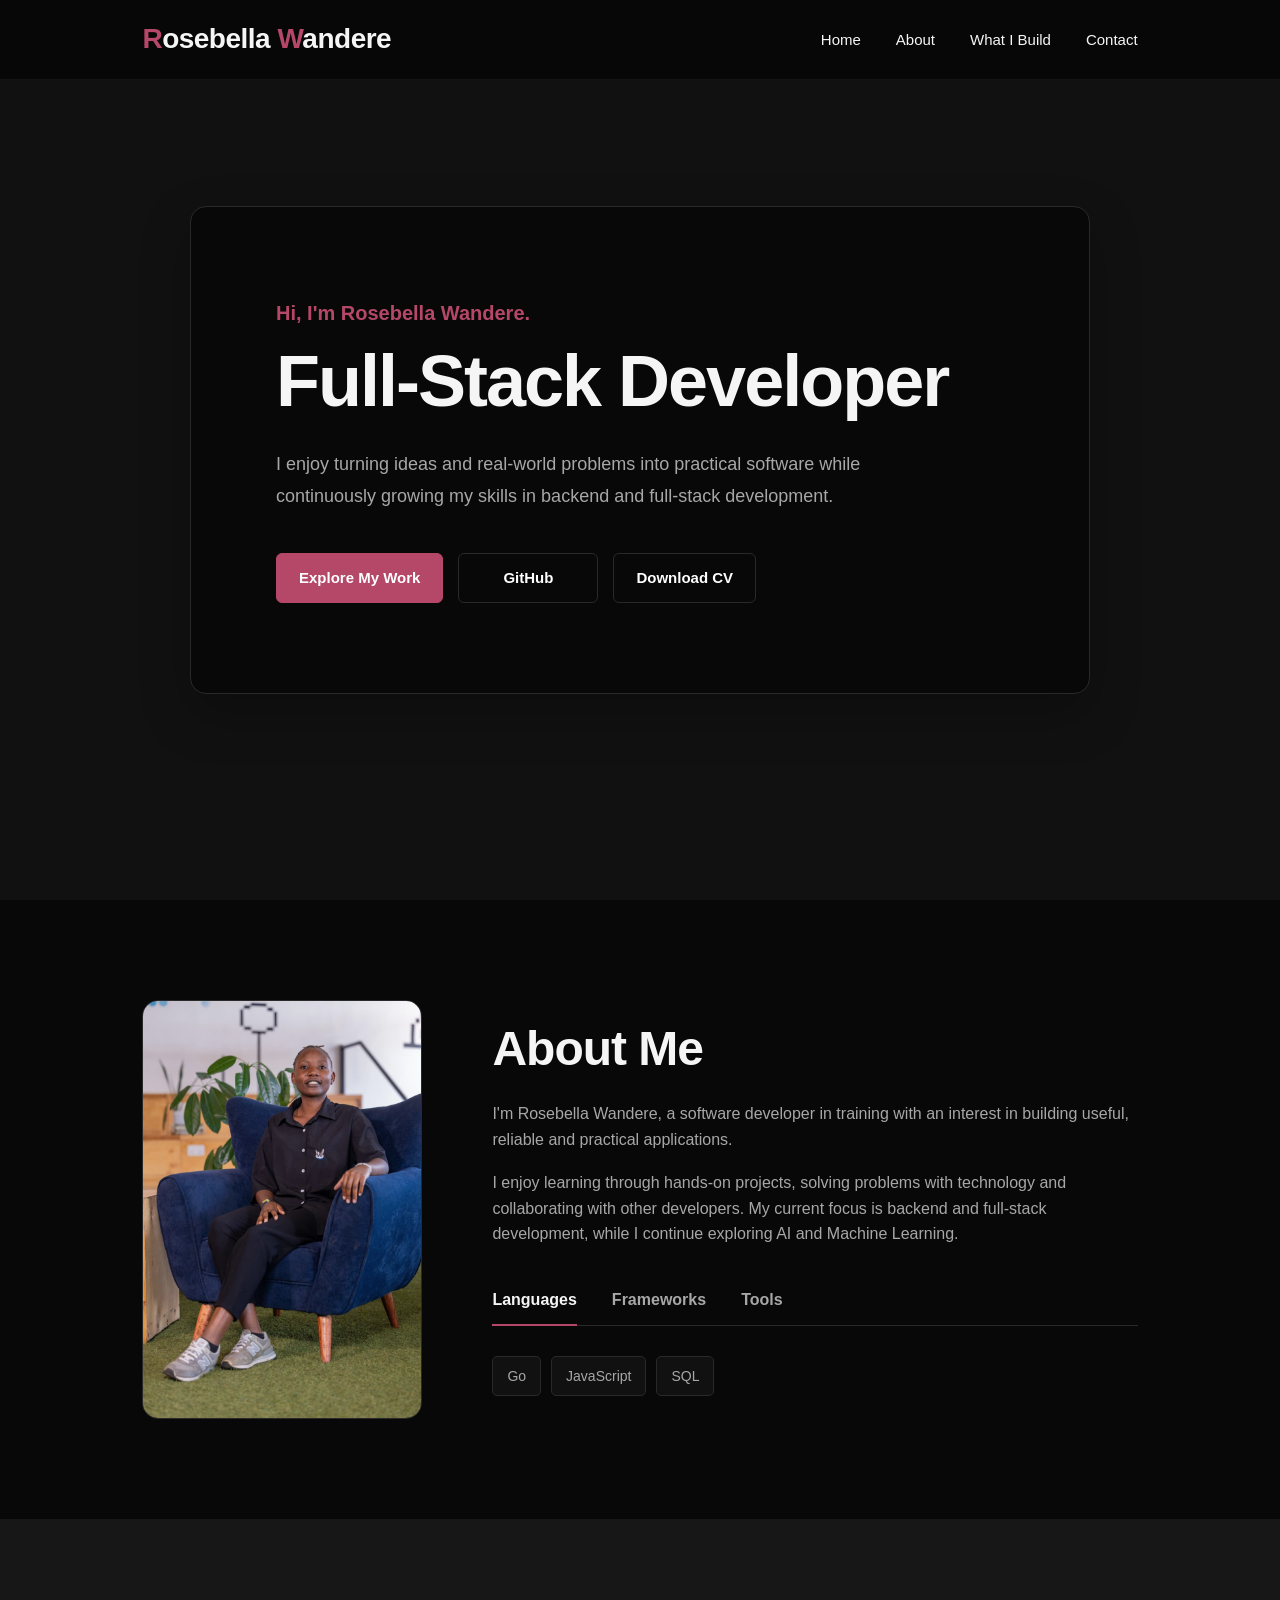
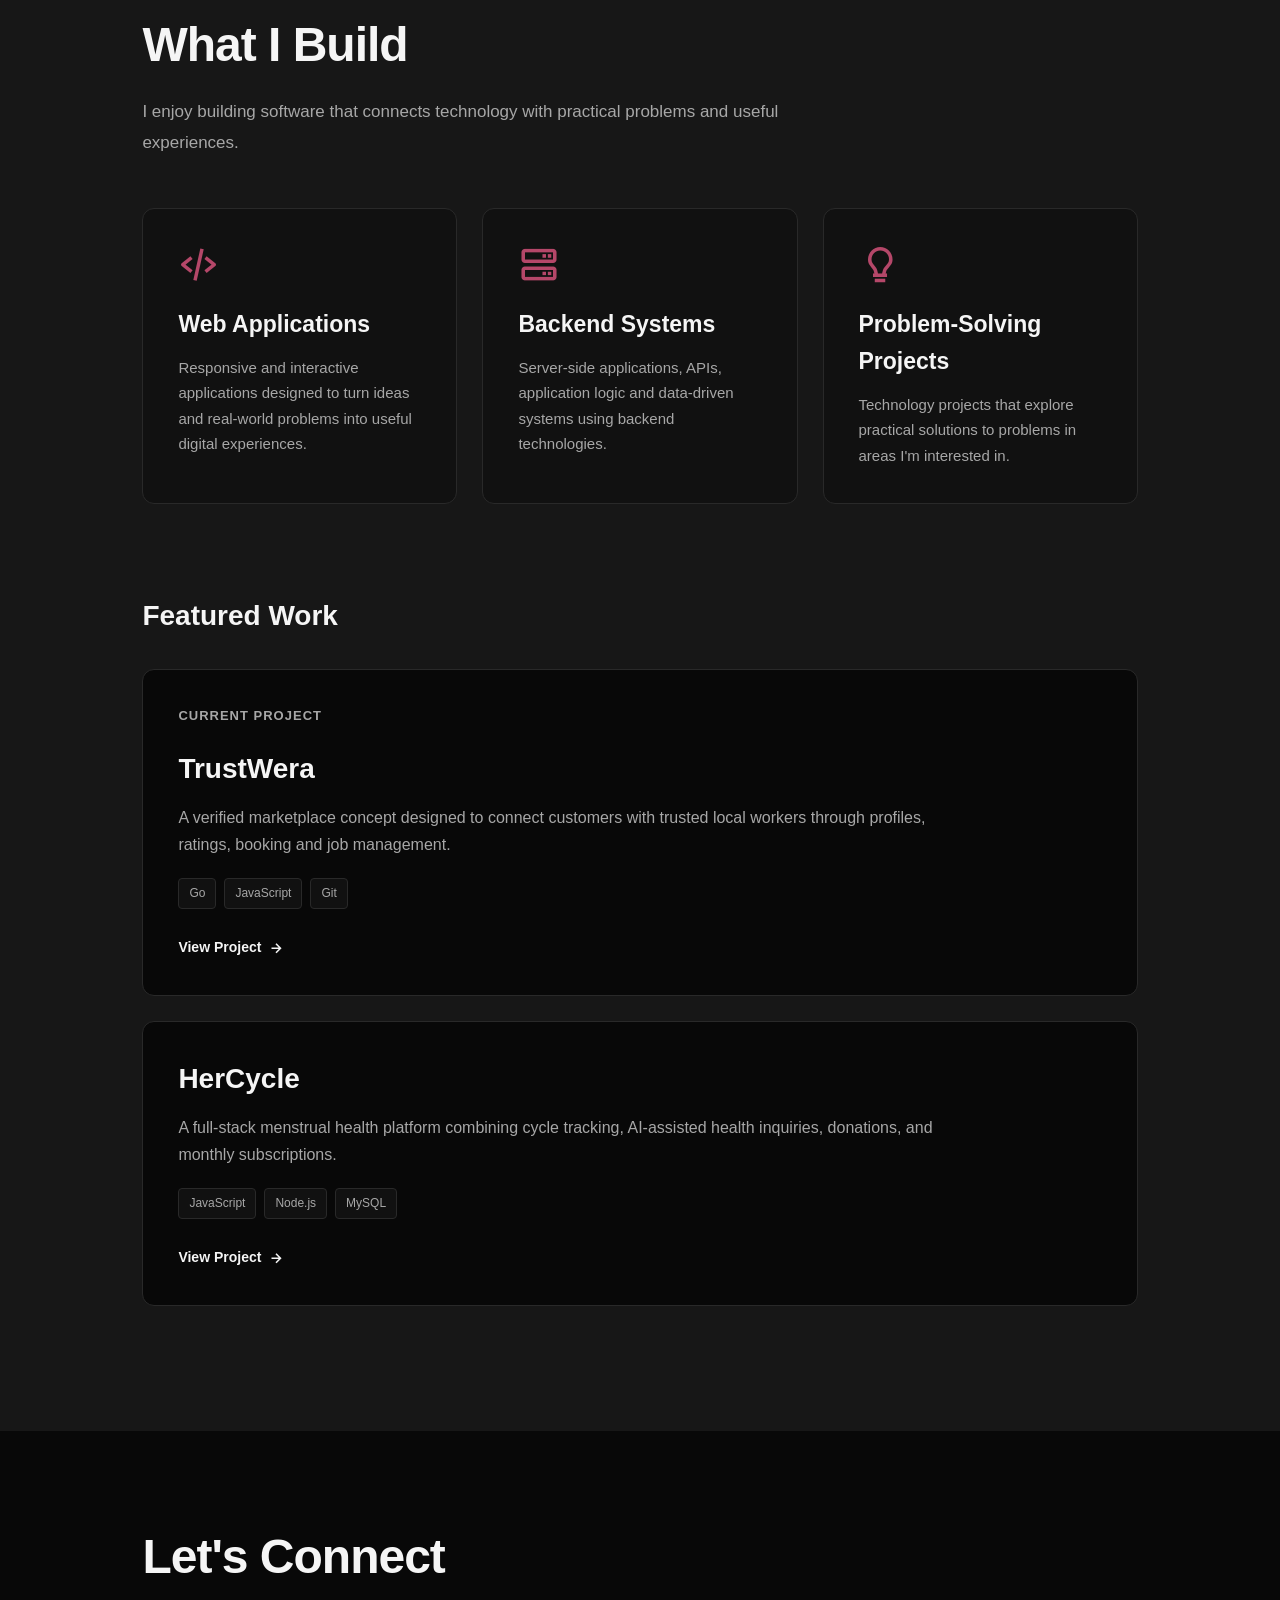
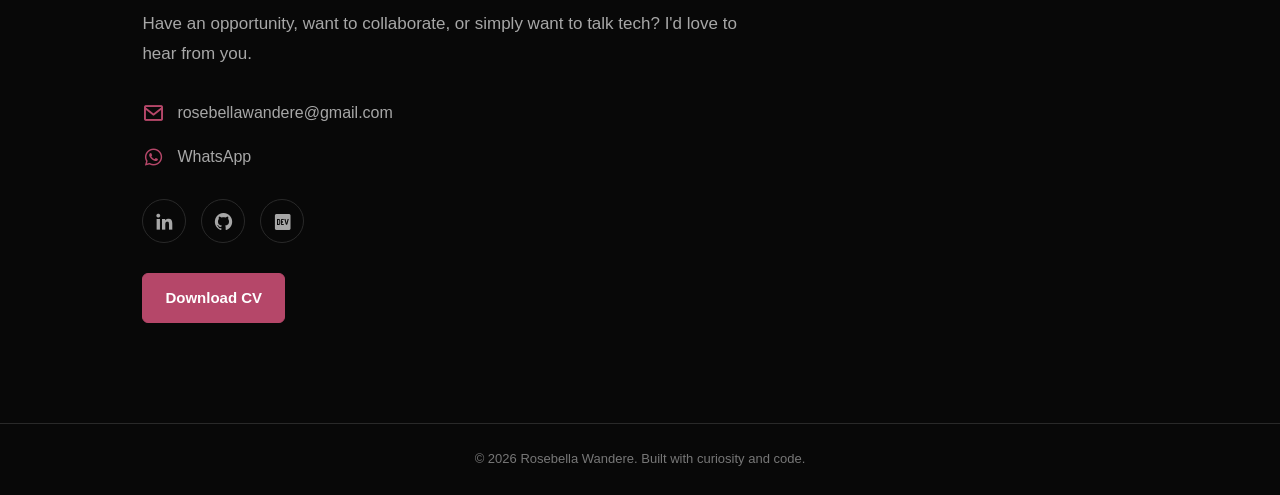
==== index.html @ 10ed42d7 "update CV and add links to projects" ====
<!doctype html>
<html lang="en">
  <head>
    <meta charset="UTF-8" />
    <meta name="viewport" content="width=device-width, initial-scale=1.0" />
    <title>Rosebella Wandere | Full-Stack Developer</title>
    <link rel="stylesheet" href="./css/style.css" />
    <link
      href="https://unpkg.com/boxicons@2.1.4/css/boxicons.min.css"
      rel="stylesheet"
    />
  </head>
  <body>
    <!-- ==================== HEADER / HERO ==================== -->
    <header id="home">
      <nav>
        <div class="container nav-container">
          <h1 class="logo"><span>R</span>osebella <span>W</span>andere</h1>

          <!-- Mobile menu button -->
          <button
            class="menu-toggle"
            id="menu-toggle"
            aria-label="Open navigation menu"
            aria-expanded="false"
          >
            <i class="bx bx-menu"></i>
          </button>

          <ul class="nav-links" id="nav-links">
            <li>
              <a href="#home">Home</a>
            </li>

            <li>
              <a href="#about">About</a>
            </li>

            <li>
              <a href="#what-i-build">What I Build</a>
            </li>

            <li>
              <a href="#contact">Contact</a>
            </li>
          </ul>
        </div>
      </nav>
      <div class="container hero">
        <div class="header-text">
          <p class="greeting">Hi, I'm Rosebella Wandere.</p>
          <h2> Full-Stack Developer</h2>
          <p class="hero-description">
            I enjoy turning ideas and real-world problems into practical
            software while continuously growing my skills in backend and
            full-stack development.
          </p>
          <div class="hero-buttons">
            <a href="#what-i-build" class="btn"> Explore My Work </a>
            <a href="#" class="btn btn-outline"> GitHub </a>
            <a href="./Images/C.V.pdf" download class="btn btn-outline">
              Download CV
            </a>
          </div>
        </div>
      </div>
    </header>
    <main>
      <!-- ==================== ABOUT ==================== -->
      <section id="about">
        <div class="container">
          <div class="about-content">
            <div class="about-image">
              <img src="./Images/prof2.jpeg" alt="Rosebella Wandere" />
            </div>
            <div class="about-text">
              <h2 class="section-title">About Me</h2>
              <p>
                I'm Rosebella Wandere, a software developer in training with an
                interest in building useful, reliable and practical
                applications.
              </p>
              <p>
                I enjoy learning through hands-on projects, solving problems
                with technology and collaborating with other developers. My
                current focus is backend and full-stack development, while I
                continue exploring AI and Machine Learning.
              </p>
              <!-- Technical Snapshot -->
              <div class="technical-tabs">
                <div class="tab-titles">
                  <button
                    class="tab-links active-link"
                    onclick="openTab(event, 'languages')"
                  >
                    Languages
                  </button>
                  <button
                    class="tab-links"
                    onclick="openTab(event, 'frameworks')"
                  >
                    Frameworks
                  </button>
                  <button class="tab-links" onclick="openTab(event, 'tools')">
                    Tools
                  </button>
                </div>
                <!-- Languages -->
                <div class="tab-contents active-tab" id="languages">
                  <ul>
                    <li>Go</li>
                    <li>JavaScript</li>
                    <li>SQL</li>
                  </ul>
                </div>
                <!-- Frameworks -->
                <div class="tab-contents" id="frameworks">
                  <ul>
                    <li>Express.js</li>
                  </ul>
                </div>
                <!-- Tools -->
                <div class="tab-contents" id="tools">
                  <ul>
                    <li>Git &amp; GitHub</li>
                    <li>Linux</li>
                    <li>VS Code</li>
                  </ul>
                </div>
              </div>
            </div>
          </div>
        </div>
      </section>
      <!-- ==================== WHAT I BUILD ==================== -->
      <section id="what-i-build">
        <div class="container">
          <h2 class="section-title">What I Build</h2>
          <p class="section-intro">
            I enjoy building software that connects technology with practical
            problems and useful experiences.
          </p>
          <!-- Areas of Development -->
          <div class="build-list">
            <article class="build-card">
              <i class="bx bx-code-alt"></i>
              <h3>Web Applications</h3>
              <p>
                Responsive and interactive applications designed to turn ideas
                and real-world problems into useful digital experiences.
              </p>
            </article>
            <article class="build-card">
              <i class="bx bx-server"></i>
              <h3>Backend Systems</h3>
              <p>
                Server-side applications, APIs, application logic and
                data-driven systems using backend technologies.
              </p>
            </article>
            <article class="build-card">
              <i class="bx bx-bulb"></i>
              <h3>Problem-Solving Projects</h3>
              <p>
                Technology projects that explore practical solutions to problems
                in areas I'm interested in.
              </p>
            </article>
          </div>
          <!-- Featured Projects -->
          <div class="featured-projects">
            <h3 class="subsection-title">Featured Work</h3>
            <!-- TrustWera -->
            <article class="project-card">
              <div class="project-content">
                <p class="project-status">Current Project</p>
                <h3>TrustWera</h3>
                <p>
                  A verified marketplace concept designed to connect customers
                  with trusted local workers through profiles, ratings, booking
                  and job management.
                </p>
                <div class="project-tech">
                  <span>Go</span>
                  <span>JavaScript</span>
                  <span>Git</span>
                </div>
                <a href="https://belle011.github.io/trustwera/" class="project-link">
                  View Project <i class="bx bx-right-arrow-alt"></i>
                </a>
              </div>
            </article>
            <!-- HerCycle -->
            <article class="project-card">
              <div class="project-content">
                <h3>HerCycle</h3>
                <p>
                  A full-stack menstrual health platform combining cycle tracking, AI-assisted health inquiries,
                  donations, and monthly subscriptions.
                </p>
                <div class="project-tech">
                  <span>JavaScript</span>
                  <span>Node.js</span>
                  <span>MySQL</span>
                </div>
                <a href="https://github.com/Belle011/HerCycle." class="project-link">
                  View Project <i class="bx bx-right-arrow-alt"></i>
                </a>
              </div>
            </article>
          </div>
        </div>
      </section>
      <!---------------Contact------------------->
      <section id="contact">
        <div class="container">
          <div class="contact-content">
            <div class="contact-text">
              <h2 class="section-title">Let's Connect</h2>
              <p>
                Have an opportunity, want to collaborate, or simply want to talk
                tech? I'd love to hear from you.
              </p>
              <a href="mailto:rosebellawandere@gmail.com" class="contact-item">
                <i class="bx bx-envelope"></i>
                <span> rosebellawandere@gmail.com </span>
              </a>
              <a href="#" class="contact-item">
                <i class="bx bxl-whatsapp"></i> <span> WhatsApp </span>
              </a>
              <div class="social-icons">
                <a
                  href="#"
                  target="_blank"
                  rel="noopener noreferrer"
                  aria-label="LinkedIn"
                >
                  <i class="bx bxl-linkedin"></i>
                </a>
                <a
                  href="#"
                  target="_blank"
                  rel="noopener noreferrer"
                  aria-label="GitHub"
                >
                  <i class="bx bxl-github"></i>
                </a>
                <a
                  href="#"
                  target="_blank"
                  rel="noopener noreferrer"
                  aria-label="Dev.to"
                >
                  <i class="bx bxl-dev-to"></i>
                </a>
              </div>
              <a href="./Images/C.V.pdf" download class="btn"> Download CV </a>
            </div>
          </div>
        </div>
      </section>
    </main>

    <!-- ==================== FOOTER ==================== -->
    <footer>
      <div class="container">
        <p>&copy; 2026 Rosebella Wandere. Built with curiosity and code.</p>
      </div>
    </footer>
    <!-- ==================== JAVASCRIPT ==================== -->
    <script>
      const tabLinks = document.getElementsByClassName("tab-links");
      const tabContents = document.getElementsByClassName("tab-contents");
      function openTab(event, tabName) {
        for (const tabLink of tabLinks) {
          tabLink.classList.remove("active-link");
        }
        for (const tabContent of tabContents) {
          tabContent.classList.remove("active-tab");
        }
        event.currentTarget.classList.add("active-link");
        document.getElementById(tabName).classList.add("active-tab");
      }
      /* ==================== MOBILE NAVIGATION ==================== */

      const menuToggle = document.getElementById("menu-toggle");
      const navLinks = document.getElementById("nav-links");

      menuToggle.addEventListener("click", function () {
        navLinks.classList.toggle("active");

        const isOpen = navLinks.classList.contains("active");

        menuToggle.setAttribute("aria-expanded", isOpen);

        menuToggle.innerHTML = isOpen
          ? '<i class="bx bx-x"></i>'
          : '<i class="bx bx-menu"></i>';
      });

      /* Close menu after clicking a navigation link */

      const navigationLinks = document.querySelectorAll("#nav-links a");

      navigationLinks.forEach(function (link) {
        link.addEventListener("click", function () {
          navLinks.classList.remove("active");

          menuToggle.setAttribute("aria-expanded", "false");

          menuToggle.innerHTML = '<i class="bx bx-menu"></i>';
        });
      });
    </script>
  </body>
</html>
---- css/style.css ----
* {
  margin: 0;
  padding: 0;
  box-sizing: border-box;
}

html {
  scroll-behavior: smooth;
}

body {
  font-family: "Segoe UI", Tahoma, Geneva, Verdana, sans-serif;
  background: #080808;
  color: #f5f5f5;
  line-height: 1.6;
}

a {
  color: inherit;
}

img {
  max-width: 100%;
  display: block;
}

button {
  font: inherit;
}

.container {
  width: 100%;
  max-width: 1200px;
  margin: 0 auto;
  padding: 0 8%;
}

/* =========================================================
   2. DESIGN VARIABLES
   ========================================================= */

:root {
  --bg-primary: #080808;
  --bg-secondary: #171717;
  --bg-card: #111111;

  --text-primary: #f5f5f5;
  --text-secondary: #a7a7a7;

  --accent: #b54769;
  --accent-hover: #d65b80;

  --border: #292929;

  --container-width: 1200px;

  --section-spacing: 100px;

  --transition: 0.3s ease;
}
/* =========================================================
   3. HEADER / HERO
   ========================================================= */

#home {
  min-height: 100vh;
  position: relative;
  background: #111111;
  display: flex;
  flex-direction: column;
}

/* ---------- Navigation ---------- */

nav {
  width: 100%;
  min-height: 80px;

  display: flex;
  align-items: center;

  position: fixed;
  top: 0;
  left: 0;
  z-index: 1000;

  background: rgba(8, 8, 8, 0.95);
  border-bottom: 1px solid rgba(255, 255, 255, 0.05);

  backdrop-filter: blur(10px);
}

.nav-container {
  display: flex;
  align-items: center;
  justify-content: space-between;

  width: 100%;
}

/* ---------- Logo ---------- */

.logo {
  font-size: 28px;
  font-weight: 700;
  letter-spacing: -0.5px;
}

.logo span {
  color: var(--accent);
}

/* ---------- Navigation links ---------- */

.nav-links {
  display: flex;
  align-items: center;
  gap: 35px;

  list-style: none;
}

.nav-links li a {
  position: relative;

  color: var(--text-primary);
  text-decoration: none;

  font-size: 15px;
  font-weight: 500;

  transition: color var(--transition);
}

.nav-links li a::after {
  content: "";

  position: absolute;
  left: 0;
  bottom: -7px;

  width: 0;
  height: 2px;

  background: var(--accent);

  transition: width var(--transition);
}

.nav-links li a:hover {
  color: var(--accent-hover);
}

.nav-links li a:hover::after {
  width: 100%;
}
.menu-toggle {
  display: none;

  background: none;
  border: none;

  color: var(--text-primary);

  font-size: 30px;

  cursor: pointer;
}
/* ---------- Hero ---------- */

.hero {
  min-height: 100vh;

  display: flex;
  align-items: center;
  justify-content: center;
}

.header-text {
  width: 100%;
  max-width: 900px;
  padding: 90px 85px;
  background: #080808;
  border: 1px solid #292929;
  border-radius: 16px;
  box-shadow: 0 20px 50px rgba(0, 0, 0, 0.25);
}

.greeting {
  margin-bottom: 15px;

  color: var(--accent);

  font-size: 20px;
  font-weight: 600;
}

.header-text h2 {
  max-width: 750px;
  margin-bottom: 28px;

  color: var(--text-primary);

  font-size: clamp(42px, 6vw, 72px);
  line-height: 1.05;
  font-weight: 700;
  letter-spacing: -2px;
}

.hero-description {
  max-width: 650px;

  margin-bottom: 40px;

  color: var(--text-secondary);

  font-size: 18px;
  line-height: 1.8;
}

/* ---------- Hero buttons ---------- */

.hero-buttons {
  display: flex;
  flex-wrap: wrap;
  gap: 15px;
}

.btn {
  display: inline-flex;
  align-items: center;
  justify-content: center;

  min-width: 140px;

  padding: 12px 22px;

  border: 1px solid var(--accent);
  border-radius: 6px;

  background: var(--accent);
  color: #ffffff;

  text-decoration: none;

  font-size: 15px;
  font-weight: 600;

  transition:
    background var(--transition),
    border-color var(--transition),
    transform var(--transition);
}

.btn:hover {
  background: var(--accent-hover);
  border-color: var(--accent-hover);

  transform: translateY(-3px);
}

.btn-outline {
  background: transparent;
  border-color: var(--border);
}

.btn-outline:hover {
  background: var(--bg-card);
  border-color: var(--accent);
}

/* =========================================================
   4. GENERAL SECTION STYLES
   ========================================================= */

section {
  padding: var(--section-spacing) 0;
}

.section-title {
  margin-bottom: 25px;

  color: var(--text-primary);

  font-size: clamp(34px, 4vw, 48px);
  line-height: 1.1;
  font-weight: 700;
  letter-spacing: -1px;
}

.section-intro {
  max-width: 650px;

  color: var(--text-secondary);

  font-size: 17px;
  line-height: 1.8;
}

/* =========================================================
   5. ABOUT SECTION
   ========================================================= */

#about {
  background: var(--bg-primary);
}

.about-content {
  display: grid;
  grid-template-columns: 280px 1fr;
  gap: 70px;

  align-items: center;
}

/* ---------- About image ---------- */

.about-image img {
  width: 100%;

  border-radius: 16px;

  border: 1px solid var(--border);

  filter: grayscale(15%);
}

/* ---------- About text ---------- */

.about-text > p {
  max-width: 700px;

  margin-bottom: 18px;

  color: var(--text-secondary);

  font-size: 16px;
}

/* =========================================================
   6. TECHNICAL TABS
   ========================================================= */

.technical-tabs {
  margin-top: 40px;
}

.tab-titles {
  display: flex;
  gap: 35px;

  margin-bottom: 30px;

  border-bottom: 1px solid var(--border);
}

.tab-links {
  position: relative;

  padding: 0 0 12px;

  border: none;
  background: none;

  color: var(--text-secondary);

  font-size: 16px;
  font-weight: 600;

  cursor: pointer;

  transition: color var(--transition);
}

.tab-links:hover {
  color: var(--text-primary);
}

.tab-links::after {
  content: "";

  position: absolute;
  left: 0;
  bottom: -1px;

  width: 0;
  height: 2px;

  background: var(--accent);

  transition: width var(--transition);
}

.tab-links.active-link {
  color: var(--text-primary);
}

.tab-links.active-link::after {
  width: 100%;
}

/* ---------- Tab content ---------- */

.tab-contents {
  display: none;
}

.tab-contents.active-tab {
  display: block;
}

.tab-contents ul {
  display: flex;
  flex-wrap: wrap;
  gap: 10px;

  list-style: none;
}

.tab-contents li {
  padding: 8px 14px;

  background: var(--bg-card);

  border: 1px solid var(--border);
  border-radius: 5px;

  color: var(--text-secondary);

  font-size: 14px;

  transition:
    border-color var(--transition),
    color var(--transition);
}

.tab-contents li:hover {
  color: var(--text-primary);
  border-color: var(--accent);
}

/* =========================================================
   7. WHAT I BUILD
   ========================================================= */

#what-i-build {
  background: var(--bg-secondary);
}

.build-list {
  display: grid;
  grid-template-columns: repeat(3, 1fr);
  gap: 25px;

  margin-top: 50px;
}

.build-card {
  padding: 35px;

  background: var(--bg-card);

  border: 1px solid var(--border);
  border-radius: 12px;

  transition:
    transform var(--transition),
    border-color var(--transition);
}

.build-card:hover {
  transform: translateY(-6px);

  border-color: var(--accent);
}

.build-card i {
  display: inline-block;

  margin-bottom: 20px;

  color: var(--accent);

  font-size: 42px;
}

.build-card h3 {
  margin-bottom: 12px;

  font-size: 23px;
  font-weight: 600;
}

.build-card p {
  color: var(--text-secondary);

  font-size: 15px;
  line-height: 1.7;
}

/* =========================================================
   8. FEATURED PROJECTS
   ========================================================= */

.featured-projects {
  margin-top: 90px;
}

.subsection-title {
  margin-bottom: 30px;

  font-size: 28px;
  font-weight: 600;
}

.project-card {
  position: relative;

  margin-bottom: 25px;

  padding: 35px;

  background: var(--bg-primary);

  border: 1px solid var(--border);
  border-radius: 12px;

  transition:
    transform var(--transition),
    border-color var(--transition);
}

.project-card:hover {
  transform: translateY(-5px);
  border-color: var(--accent);
}

.project-content {
  max-width: 760px;
}

.project-status {
  margin-bottom: 8px;

  color: var(--accent);

  font-size: 13px;
  font-weight: 600;

  text-transform: uppercase;
  letter-spacing: 1px;
}

.project-card h3 {
  margin-bottom: 12px;

  font-size: 28px;
}

.project-card p {
  margin-bottom: 20px;

  color: var(--text-secondary);

  line-height: 1.7;
}

/* ---------- Project technologies ---------- */

.project-tech {
  display: flex;
  flex-wrap: wrap;
  gap: 8px;

  margin-bottom: 25px;
}

.project-tech span {
  padding: 5px 10px;

  background: var(--bg-card);

  border: 1px solid var(--border);
  border-radius: 4px;

  color: var(--text-secondary);

  font-size: 12px;
}

/* ---------- Project links ---------- */

.project-link {
  display: inline-flex;
  align-items: center;
  gap: 6px;

  color: var(--text-primary);

  text-decoration: none;

  font-size: 14px;
  font-weight: 600;

  transition: color var(--transition);
}

.project-link i {
  font-size: 18px;

  transition: transform var(--transition);
}

.project-link:hover {
  color: var(--accent);
}

.project-link:hover i {
  transform: translateX(4px);
}
/* =========================================================
   9. CONTACT
   ========================================================= */

#contact {
  background: var(--bg-primary);
}

.contact-content {
  max-width: 700px;
}

.contact-text > p {
  max-width: 600px;

  margin-bottom: 30px;

  color: var(--text-secondary);

  font-size: 17px;
  line-height: 1.8;
}

/* ---------- Contact items ---------- */

.contact-item {
  display: flex;
  align-items: center;
  gap: 12px;

  width: fit-content;

  margin-bottom: 18px;

  color: var(--text-secondary);

  text-decoration: none;

  transition: color var(--transition);
}

.contact-item i {
  color: var(--accent);

  font-size: 23px;
}

.contact-item:hover {
  color: var(--text-primary);
}

/* ---------- Social icons ---------- */

.social-icons {
  display: flex;
  gap: 15px;

  margin: 30px 0;
}

.social-icons a {
  width: 44px;
  height: 44px;

  display: flex;
  align-items: center;
  justify-content: center;

  border: 1px solid var(--border);
  border-radius: 50%;

  color: var(--text-secondary);

  text-decoration: none;

  transition:
    color var(--transition),
    border-color var(--transition),
    transform var(--transition);
}

.social-icons a i {
  font-size: 21px;
}

.social-icons a:hover {
  color: var(--accent);

  border-color: var(--accent);

  transform: translateY(-4px);
}

/* =========================================================
   10. FOOTER
   ========================================================= */

footer {
  padding: 25px 0;

  border-top: 1px solid var(--border);

  background: var(--bg-primary);

  color: #777;

  text-align: center;

  font-size: 13px;
}

/* =========================================================
   11. FOCUS / ACCESSIBILITY
   ========================================================= */

a:focus-visible,
button:focus-visible {
  outline: 2px solid var(--accent);
  outline-offset: 4px;
}

/* =========================================================
   12. TABLET
   ========================================================= */

@media (max-width: 900px) {
  .container {
    padding: 0 6%;
  }

  .build-list {
    grid-template-columns: 1fr;
  }

  .about-content {
    grid-template-columns: 220px 1fr;
    gap: 40px;
  }
}

/* =========================================================
   13. MOBILE
   ========================================================= */

@media (max-width: 600px) {
  :root {
    --section-spacing: 75px;
  }

  .container {
    padding: 0 6%;
  }

  /* ---------- Navigation ---------- */

  nav {
    min-height: 70px;
  }

  .nav-container {
    position: relative;

    display: flex;
    flex-direction: row;
    align-items: center;
    justify-content: space-between;

    padding-top: 15px;
    padding-bottom: 15px;
  }

  .logo {
    font-size: 24px;
    margin: 0;
  }

  .nav-links {
    width: 100%;

    flex-direction: column;
    align-items: flex-start;

    gap: 12px;
  }

  .nav-links li a {
    font-size: 14px;
  }
  /* ---------- Hamburger button ---------- */

  .menu-toggle {
    display: block;

    width: 42px;
    height: 42px;

    display: flex;
    align-items: center;
    justify-content: center;

    cursor: pointer;
  }

  .menu-toggle i {
    font-size: 30px;
  }

  /* ---------- Hidden navigation ---------- */

  .nav-links {
    position: absolute;

    top: 70px;
    left: 0;

    width: 100%;

    display: none;

    flex-direction: column;
    align-items: flex-start;

    gap: 0;

    padding: 15px 6% 20px;

    background: #080808;

    border-top: 1px solid var(--border);
    border-bottom: 1px solid var(--border);
  }

  /* ---------- Open navigation ---------- */

  .nav-links.active {
    display: flex;
  }

  .nav-links li {
    width: 100%;
  }

  .nav-links li a {
    display: block;

    padding: 12px 0;

    font-size: 15px;
  }

  /* ---------- Hero ---------- */
  #home {
    min-height: 100vh;
  }

  .hero {
    min-height: 90vh;
    padding-top: 100px;
    padding-bottom: 50px;
  }

  .header-text {
    padding: 40px 25px;
    border-radius: 12px;
  }

  .greeting {
    font-size: 17px;
  }

  .header-text h2 {
    font-size: 42px;
    letter-spacing: -1px;
  }

  .hero-description {
    font-size: 16px;
  }

  .hero-buttons {
    flex-direction: column;
    align-items: flex-start;
  }

  .btn {
    width: 100%;
    max-width: 220px;
  }

  /* ---------- About ---------- */

  .about-content {
    grid-template-columns: 1fr;
    gap: 35px;
  }

  .about-image {
    max-width: 250px;
  }

  .section-title {
    font-size: 36px;
  }

  /* ---------- Tabs ---------- */

  .tab-titles {
    gap: 20px;
    overflow-x: auto;
  }

  .tab-links {
    flex-shrink: 0;

    font-size: 14px;
  }

  .tab-contents ul {
    gap: 8px;
  }

  /* ---------- Build cards ---------- */

  .build-list {
    grid-template-columns: 1fr;

    margin-top: 35px;
  }

  .build-card {
    padding: 28px;
  }

  /* ---------- Projects ---------- */

  .featured-projects {
    margin-top: 65px;
  }

  .project-card {
    padding: 28px;
  }

  .project-card h3 {
    font-size: 24px;
  }

  /* ---------- Contact ---------- */

  .social-icons {
    margin: 25px 0;
  }
}
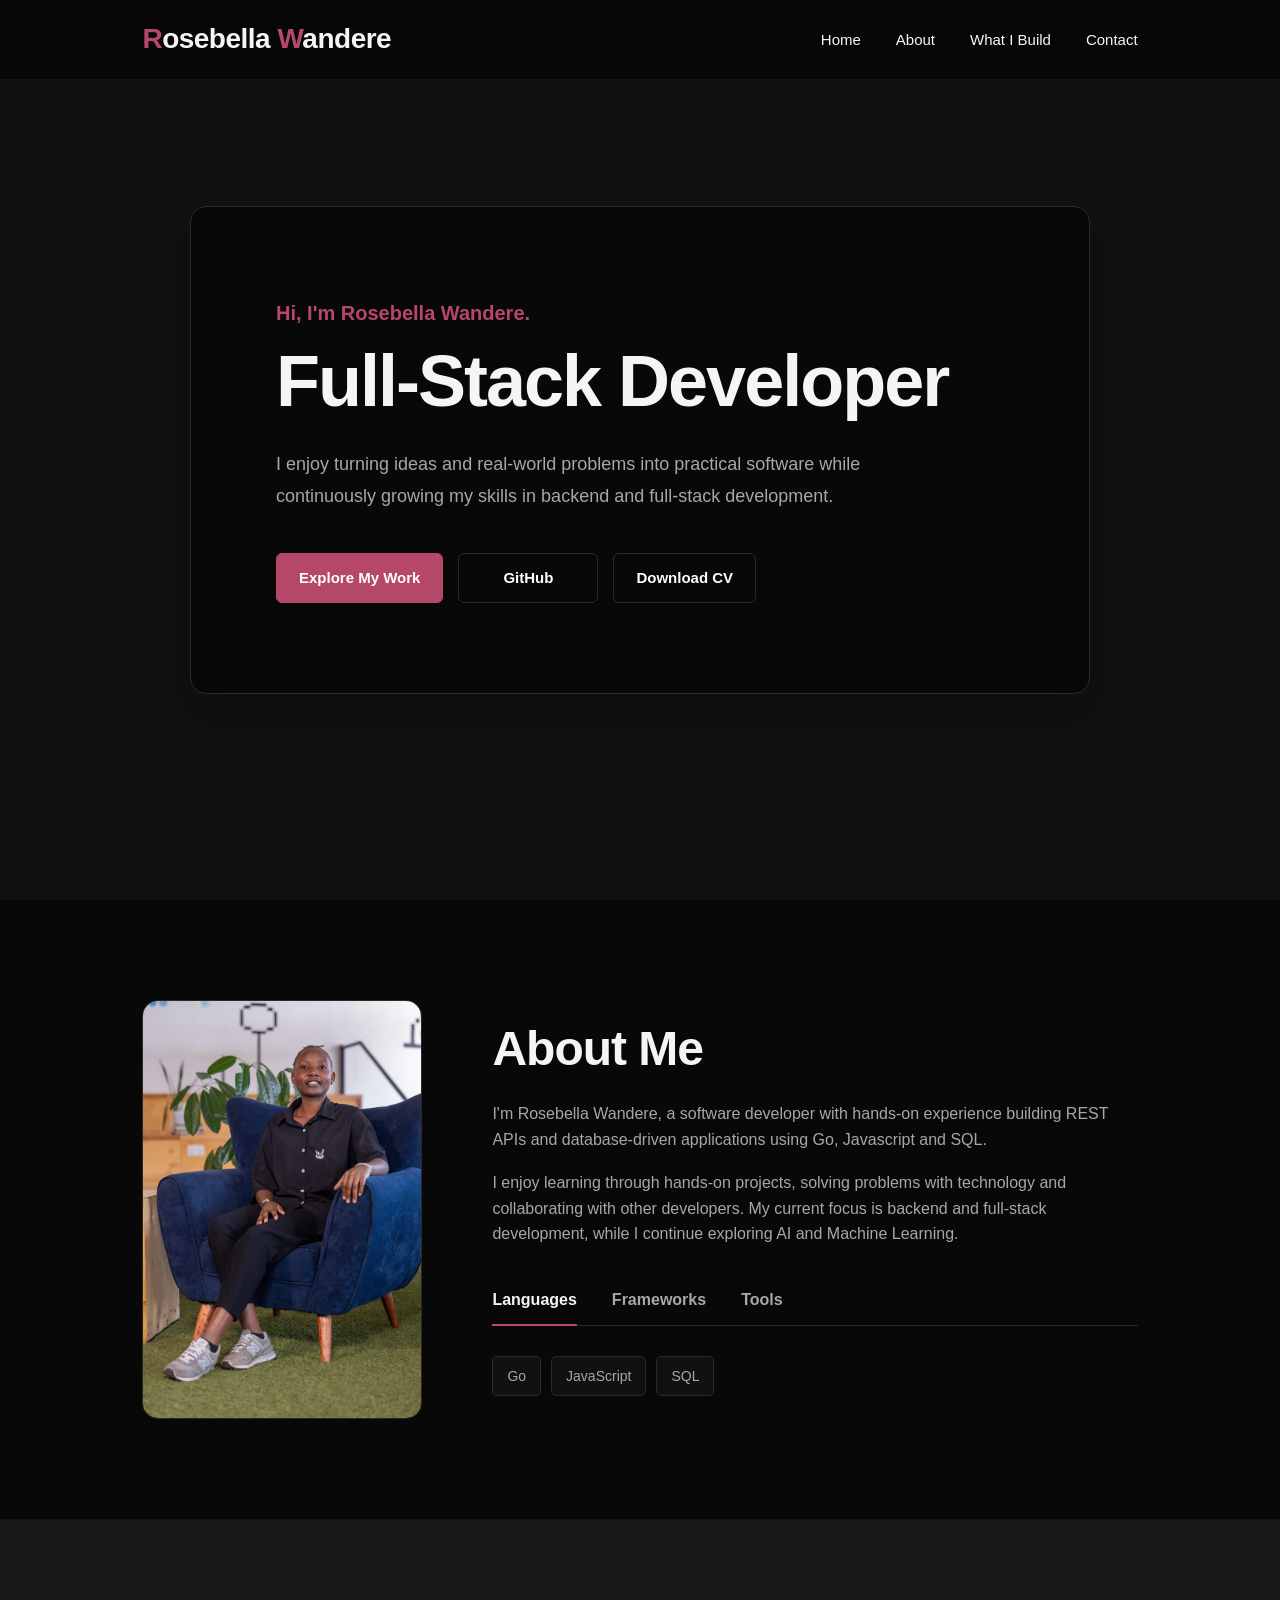
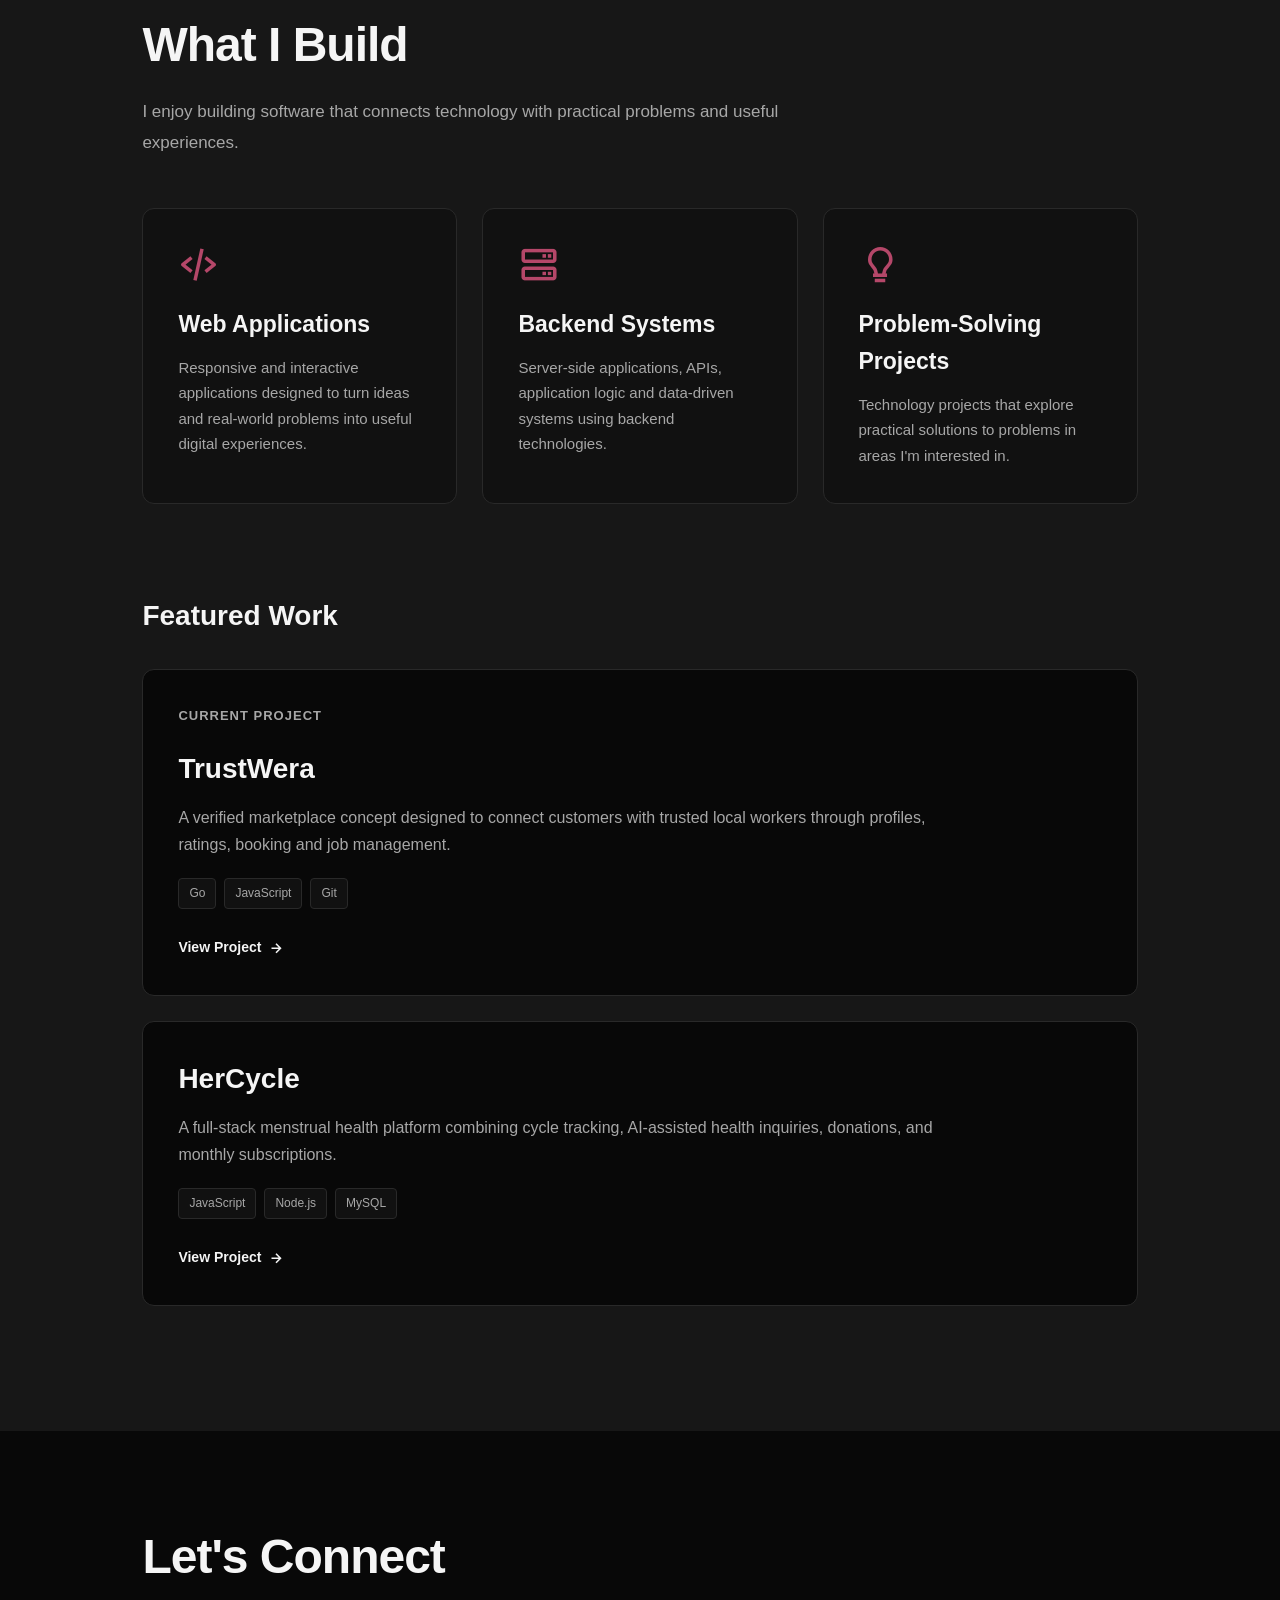
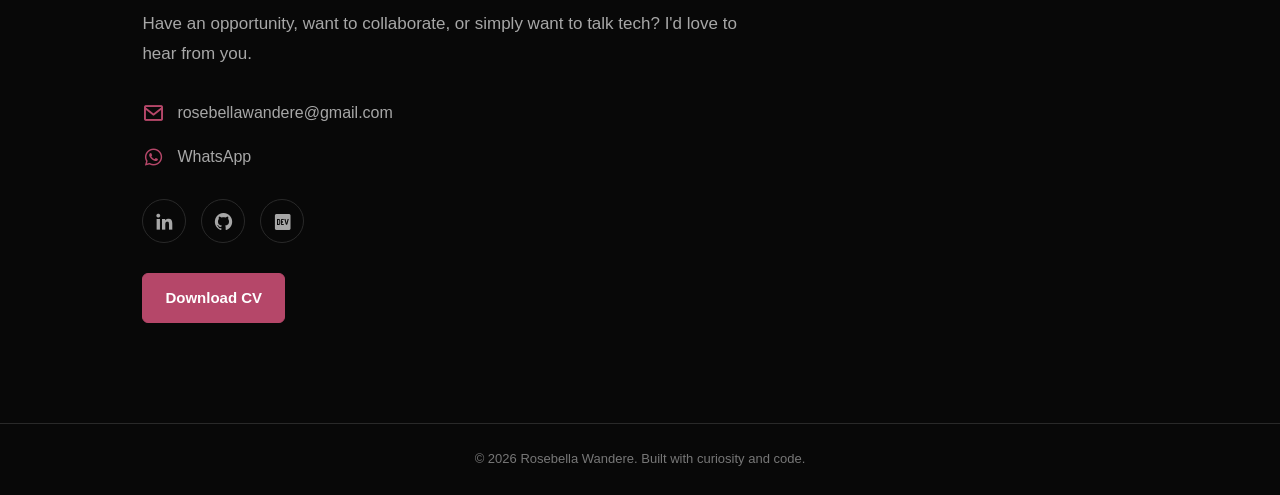
==== commit 56800063: "fix:update about section and links to trustwera and github page" ====
--- a/index.html
+++ b/index.html
@@ -4,6 +4,7 @@
     <meta charset="UTF-8" />
     <meta name="viewport" content="width=device-width, initial-scale=1.0" />
     <title>Rosebella Wandere | Full-Stack Developer</title>
+	<link rel="icon" type="image/svg+xml" href="./Images/favicon.svg">
     <link rel="stylesheet" href="./css/style.css" />
     <link
       href="https://unpkg.com/boxicons@2.1.4/css/boxicons.min.css"
@@ -57,7 +58,7 @@
           </p>
           <div class="hero-buttons">
             <a href="#what-i-build" class="btn"> Explore My Work </a>
-            <a href="#" class="btn btn-outline"> GitHub </a>
+            <a href="https://github.com/bwandere" class="btn btn-outline"> GitHub </a>
             <a href="./Images/C.V.pdf" download class="btn btn-outline">
               Download CV
             </a>
@@ -76,9 +77,9 @@
             <div class="about-text">
               <h2 class="section-title">About Me</h2>
               <p>
-                I'm Rosebella Wandere, a software developer in training with an
-                interest in building useful, reliable and practical
-                applications.
+                I'm Rosebella Wandere, a software developer with hands-on experience
+				building REST APIs and database-driven applications using Go,
+				Javascript and SQL.
               </p>
               <p>
                 I enjoy learning through hands-on projects, solving problems
@@ -185,7 +186,7 @@
                   <span>JavaScript</span>
                   <span>Git</span>
                 </div>
-                <a href="https://belle011.github.io/trustwera/" class="project-link">
+                <a href="https://bwandere.github.io/trustwera/" class="project-link">
                   View Project <i class="bx bx-right-arrow-alt"></i>
                 </a>
               </div>
@@ -225,12 +226,12 @@
                 <i class="bx bx-envelope"></i>
                 <span> rosebellawandere@gmail.com </span>
               </a>
-              <a href="#" class="contact-item">
+              <a href="https://wa.me/0115827740" class="contact-item">
                 <i class="bx bxl-whatsapp"></i> <span> WhatsApp </span>
               </a>
               <div class="social-icons">
                 <a
-                  href="#"
+                  href="https://www.linkedin.com/in/rosebella-wandere"
                   target="_blank"
                   rel="noopener noreferrer"
                   aria-label="LinkedIn"
@@ -238,7 +239,7 @@
                   <i class="bx bxl-linkedin"></i>
                 </a>
                 <a
-                  href="#"
+                  href="https://github.com/belle011"
                   target="_blank"
                   rel="noopener noreferrer"
                   aria-label="GitHub"
@@ -246,7 +247,7 @@
                   <i class="bx bxl-github"></i>
                 </a>
                 <a
-                  href="#"
+                  href="https://dev.to/bwandere"
                   target="_blank"
                   rel="noopener noreferrer"
                   aria-label="Dev.to"
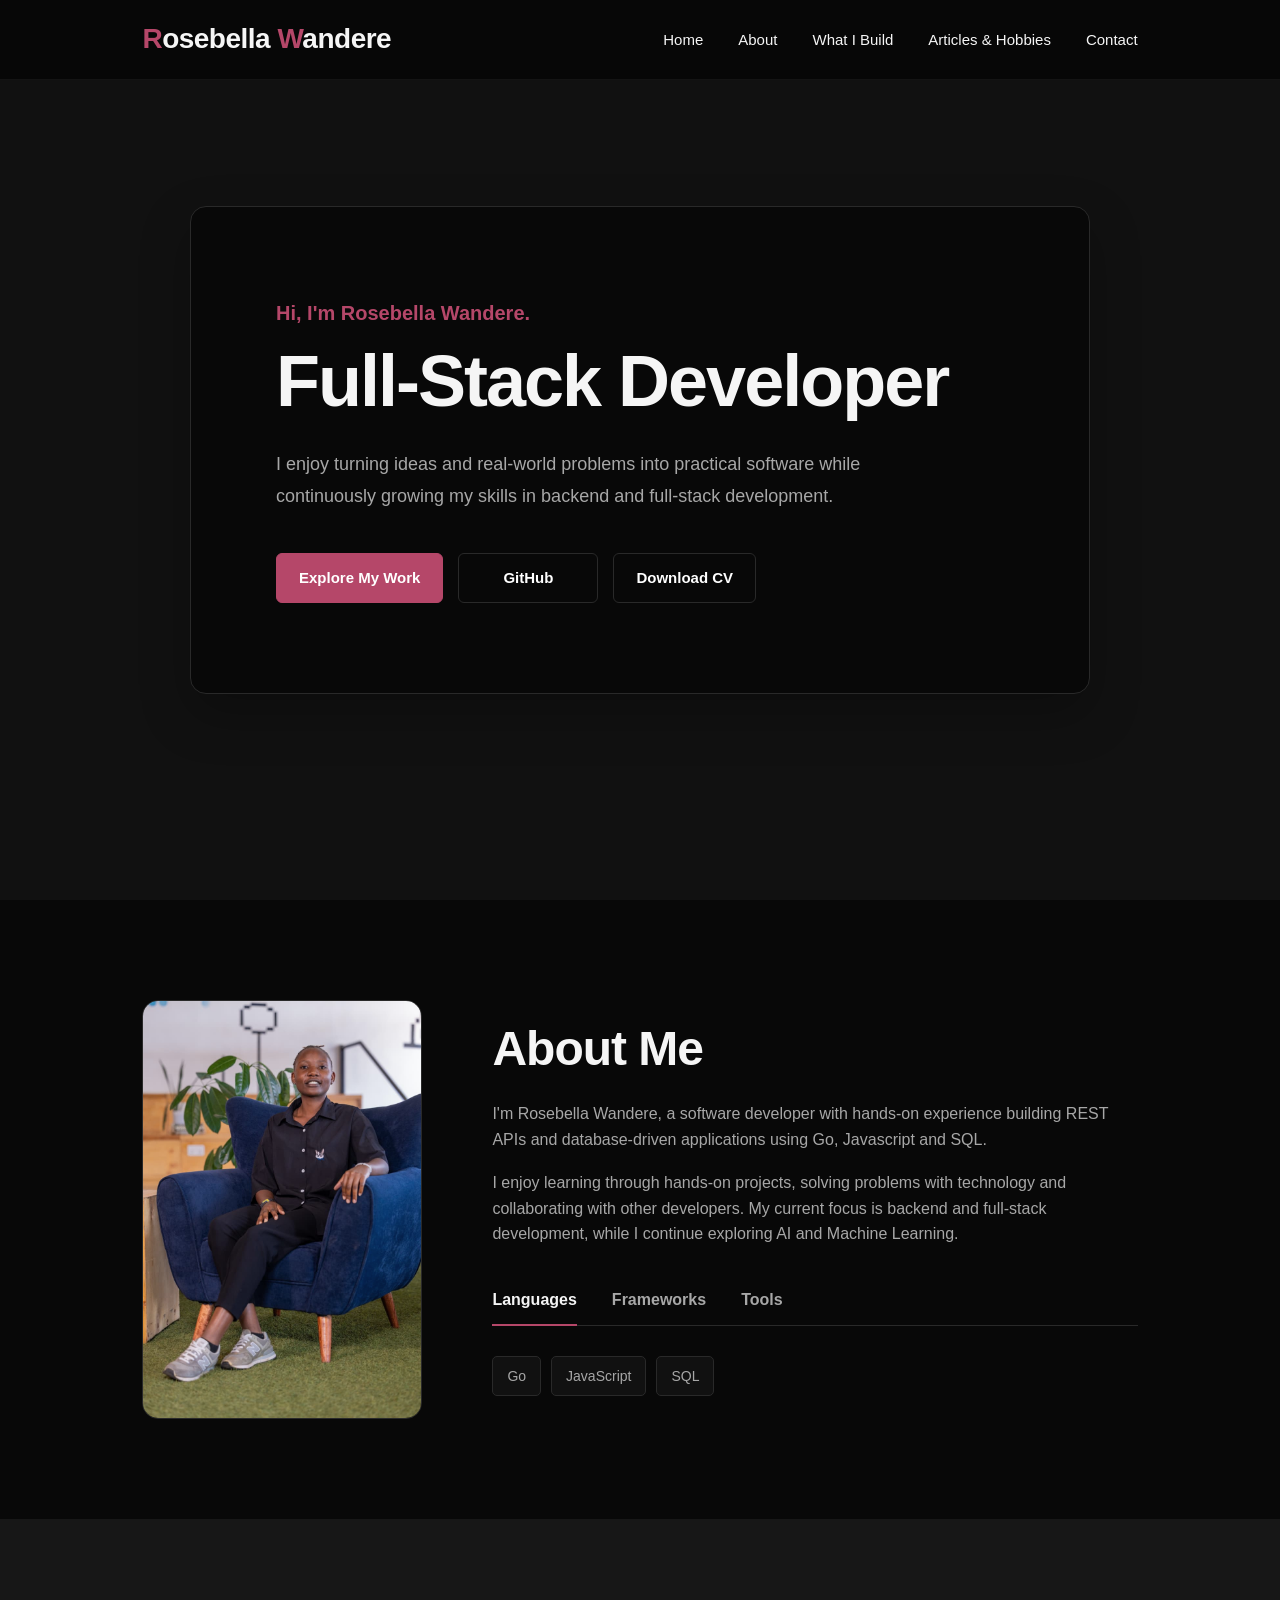
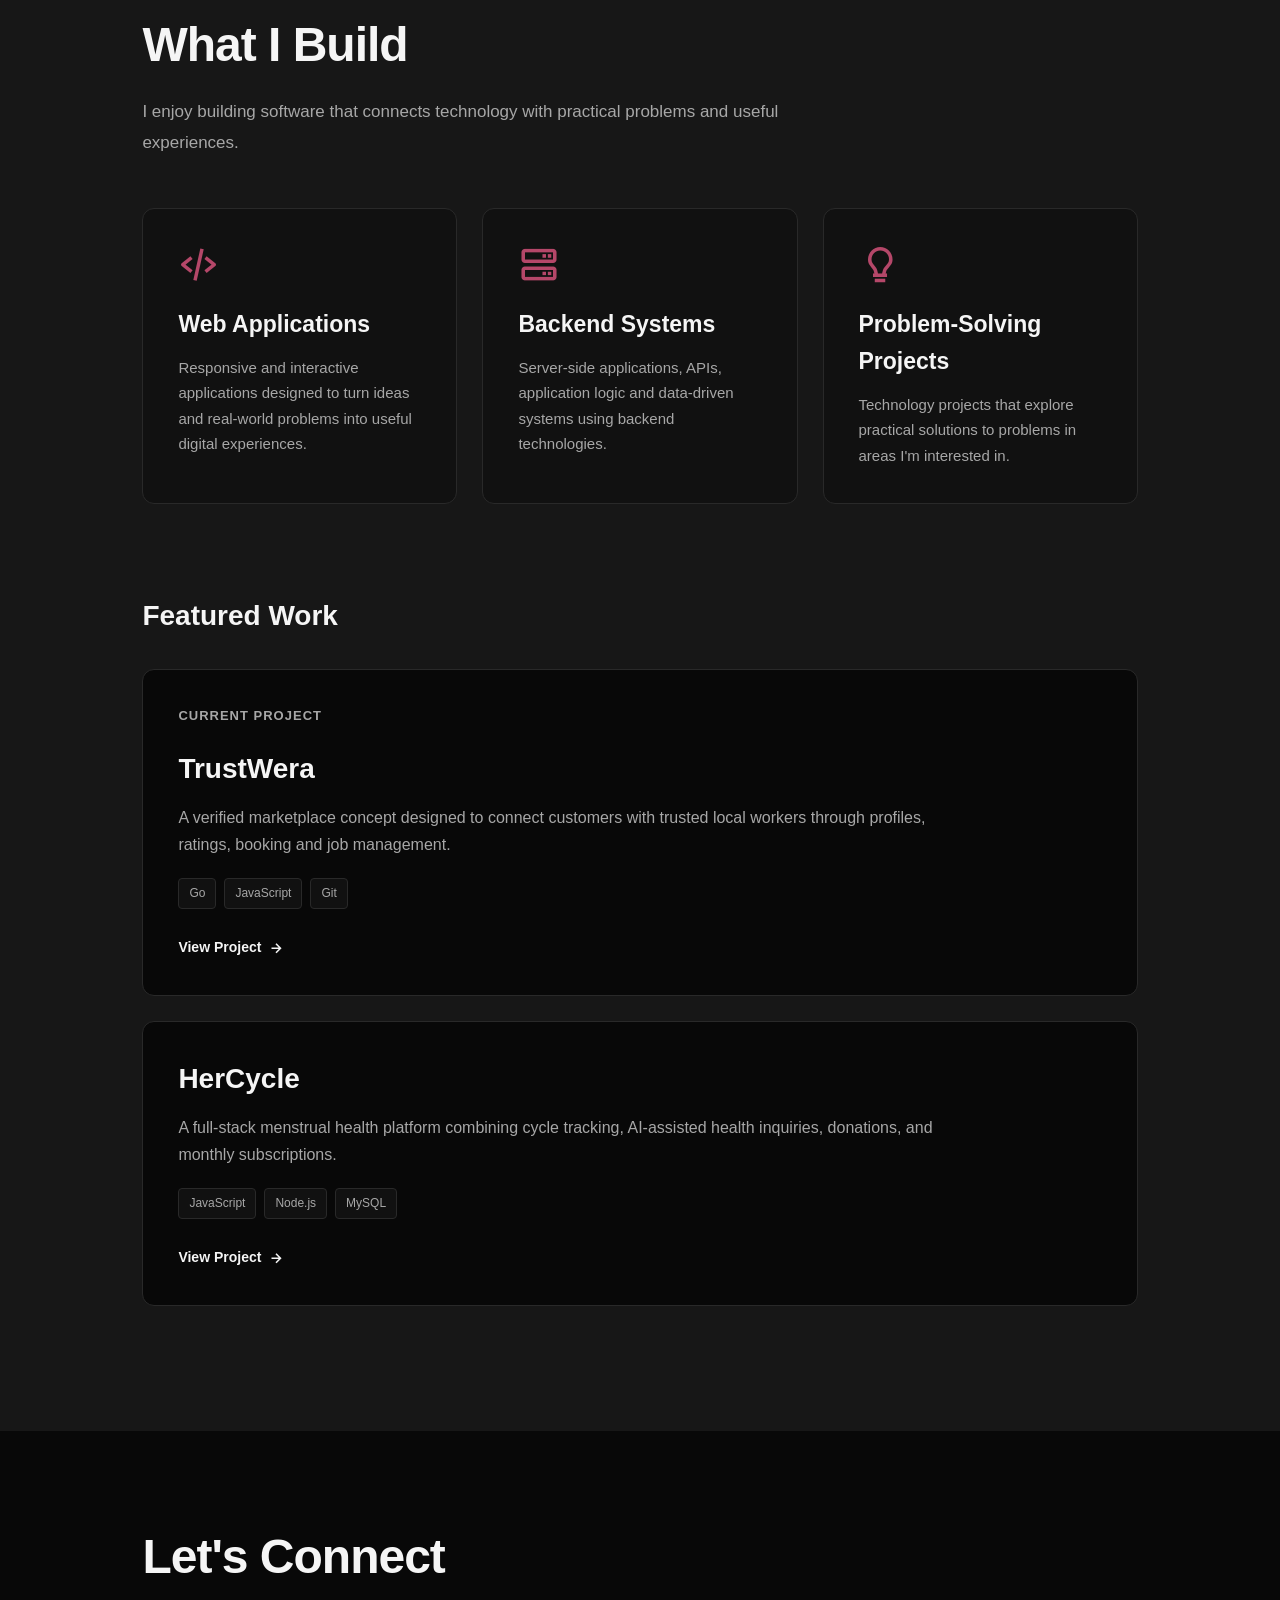
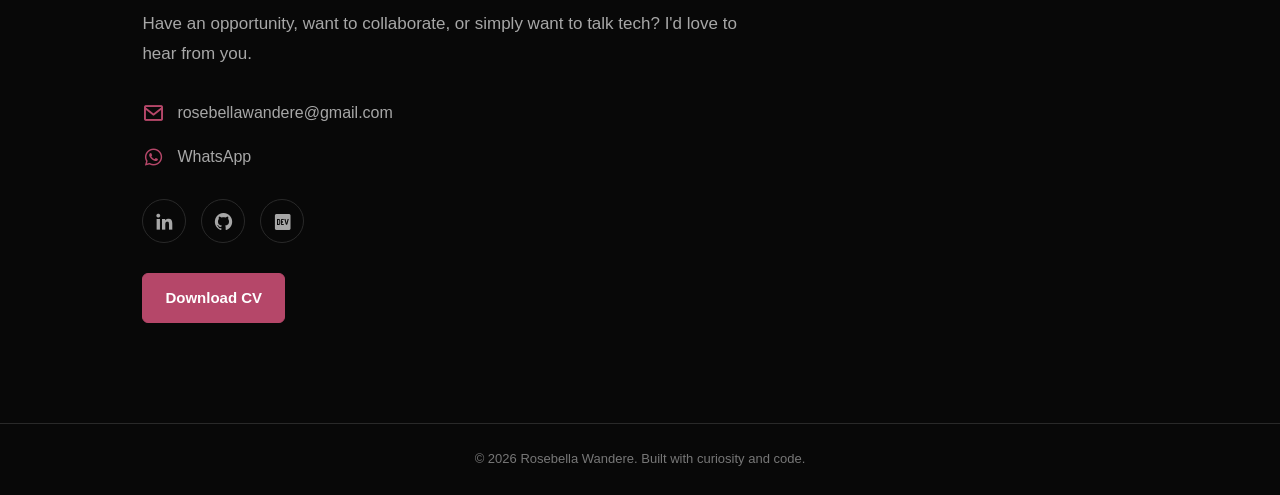
==== commit 219862d5: "add articles-hobbies nav link" ====
--- a/index.html
+++ b/index.html
@@ -40,7 +40,9 @@
             <li>
               <a href="#what-i-build">What I Build</a>
             </li>
-
+            <li>
+            <a href="articles-hobbies.html">Articles &amp; Hobbies</a>
+            </li>
             <li>
               <a href="#contact">Contact</a>
             </li>
@@ -204,7 +206,7 @@
                   <span>Node.js</span>
                   <span>MySQL</span>
                 </div>
-                <a href="https://github.com/Belle011/HerCycle." class="project-link">
+                <a href="https://github.com/bwandere/HerCycle." class="project-link">
                   View Project <i class="bx bx-right-arrow-alt"></i>
                 </a>
               </div>
--- a/css/style.css
+++ b/css/style.css
@@ -738,6 +738,203 @@
   outline: 2px solid var(--accent);
   outline-offset: 4px;
 }
+/* =========================================================
+   11b. ARTICLES & HOBBIES PAGE
+   ========================================================= */
+
+/* ---------- Page banner (used on internal pages) ---------- */
+
+.page-banner {
+  background: #111111;
+  border-bottom: 1px solid var(--border);
+  padding: 160px 0 60px;
+}
+
+.page-banner .section-title {
+  margin-bottom: 15px;
+}
+
+/* ---------- Section split (articles / hobbies) ---------- */
+
+#articles {
+  background: var(--bg-primary);
+}
+
+#hobbies {
+  background: var(--bg-secondary);
+}
+
+/* ---------- Article cards ---------- */
+
+.articles-grid {
+  display: grid;
+  grid-template-columns: repeat(auto-fit, minmax(300px, 1fr));
+  gap: 25px;
+
+  margin-top: 50px;
+}
+
+.article-card {
+  display: flex;
+  flex-direction: column;
+
+  padding: 30px;
+
+  background: var(--bg-card);
+
+  border: 1px solid var(--border);
+  border-radius: 12px;
+
+  transition:
+    transform var(--transition),
+    border-color var(--transition);
+}
+
+.article-card:hover {
+  transform: translateY(-6px);
+  border-color: var(--accent);
+}
+
+.article-meta {
+  display: flex;
+  align-items: center;
+  justify-content: space-between;
+
+  margin-bottom: 16px;
+}
+
+.article-source {
+  display: inline-flex;
+  align-items: center;
+  gap: 6px;
+
+  padding: 4px 10px;
+
+  border: 1px solid var(--border);
+  border-radius: 20px;
+
+  font-size: 12px;
+  font-weight: 600;
+  text-transform: uppercase;
+  letter-spacing: 0.5px;
+}
+
+.article-source.linkedin {
+  color: #4db8ff;
+  border-color: rgba(77, 184, 255, 0.4);
+}
+
+.article-source.devto {
+  color: #f5f5f5;
+  border-color: rgba(245, 245, 245, 0.3);
+}
+
+.article-source i {
+  font-size: 15px;
+}
+
+.article-date {
+  color: var(--text-secondary);
+  font-size: 12px;
+}
+
+.article-card h3 {
+  margin-bottom: 12px;
+
+  font-size: 21px;
+  line-height: 1.3;
+}
+
+.article-card p {
+  flex-grow: 1;
+
+  margin-bottom: 22px;
+
+  color: var(--text-secondary);
+
+  font-size: 15px;
+  line-height: 1.7;
+}
+
+.article-link {
+  display: inline-flex;
+  align-items: center;
+  gap: 6px;
+
+  color: var(--text-primary);
+
+  text-decoration: none;
+
+  font-size: 14px;
+  font-weight: 600;
+
+  transition: color var(--transition);
+}
+
+.article-link i {
+  font-size: 18px;
+  transition: transform var(--transition);
+}
+
+.article-link:hover {
+  color: var(--accent);
+}
+
+.article-link:hover i {
+  transform: translateX(4px);
+}
+
+/* ---------- Hobby cards ---------- */
+
+.hobbies-grid {
+  display: grid;
+  grid-template-columns: repeat(auto-fit, minmax(240px, 1fr));
+  gap: 25px;
+
+  margin-top: 50px;
+}
+
+.hobby-card {
+  padding: 35px;
+
+  background: var(--bg-card);
+
+  border: 1px solid var(--border);
+  border-radius: 12px;
+
+  transition:
+    transform var(--transition),
+    border-color var(--transition);
+}
+
+.hobby-card:hover {
+  transform: translateY(-6px);
+  border-color: var(--accent);
+}
+
+.hobby-card i {
+  display: inline-block;
+
+  margin-bottom: 20px;
+
+  color: var(--accent);
+
+  font-size: 38px;
+}
+
+.hobby-card h3 {
+  margin-bottom: 10px;
+
+  font-size: 21px;
+  font-weight: 600;
+}
+
+.hobby-card p {
+  color: var(--text-secondary);
+
+  font-size: 15px;
+  line-height: 1.7;
+}
 
 /* =========================================================
    12. TABLET
@@ -970,4 +1167,22 @@
   .social-icons {
     margin: 25px 0;
   }
-}
+  /* ---------- Page banner ---------- */
+
+  .page-banner {
+    padding: 110px 0 40px;
+  }
+
+  /* ---------- Articles & hobbies ---------- */
+
+  .articles-grid,
+  .hobbies-grid {
+    grid-template-columns: 1fr;
+    margin-top: 35px;
+  }
+
+  .article-card,
+  .hobby-card {
+    padding: 26px;
+  }
+}
